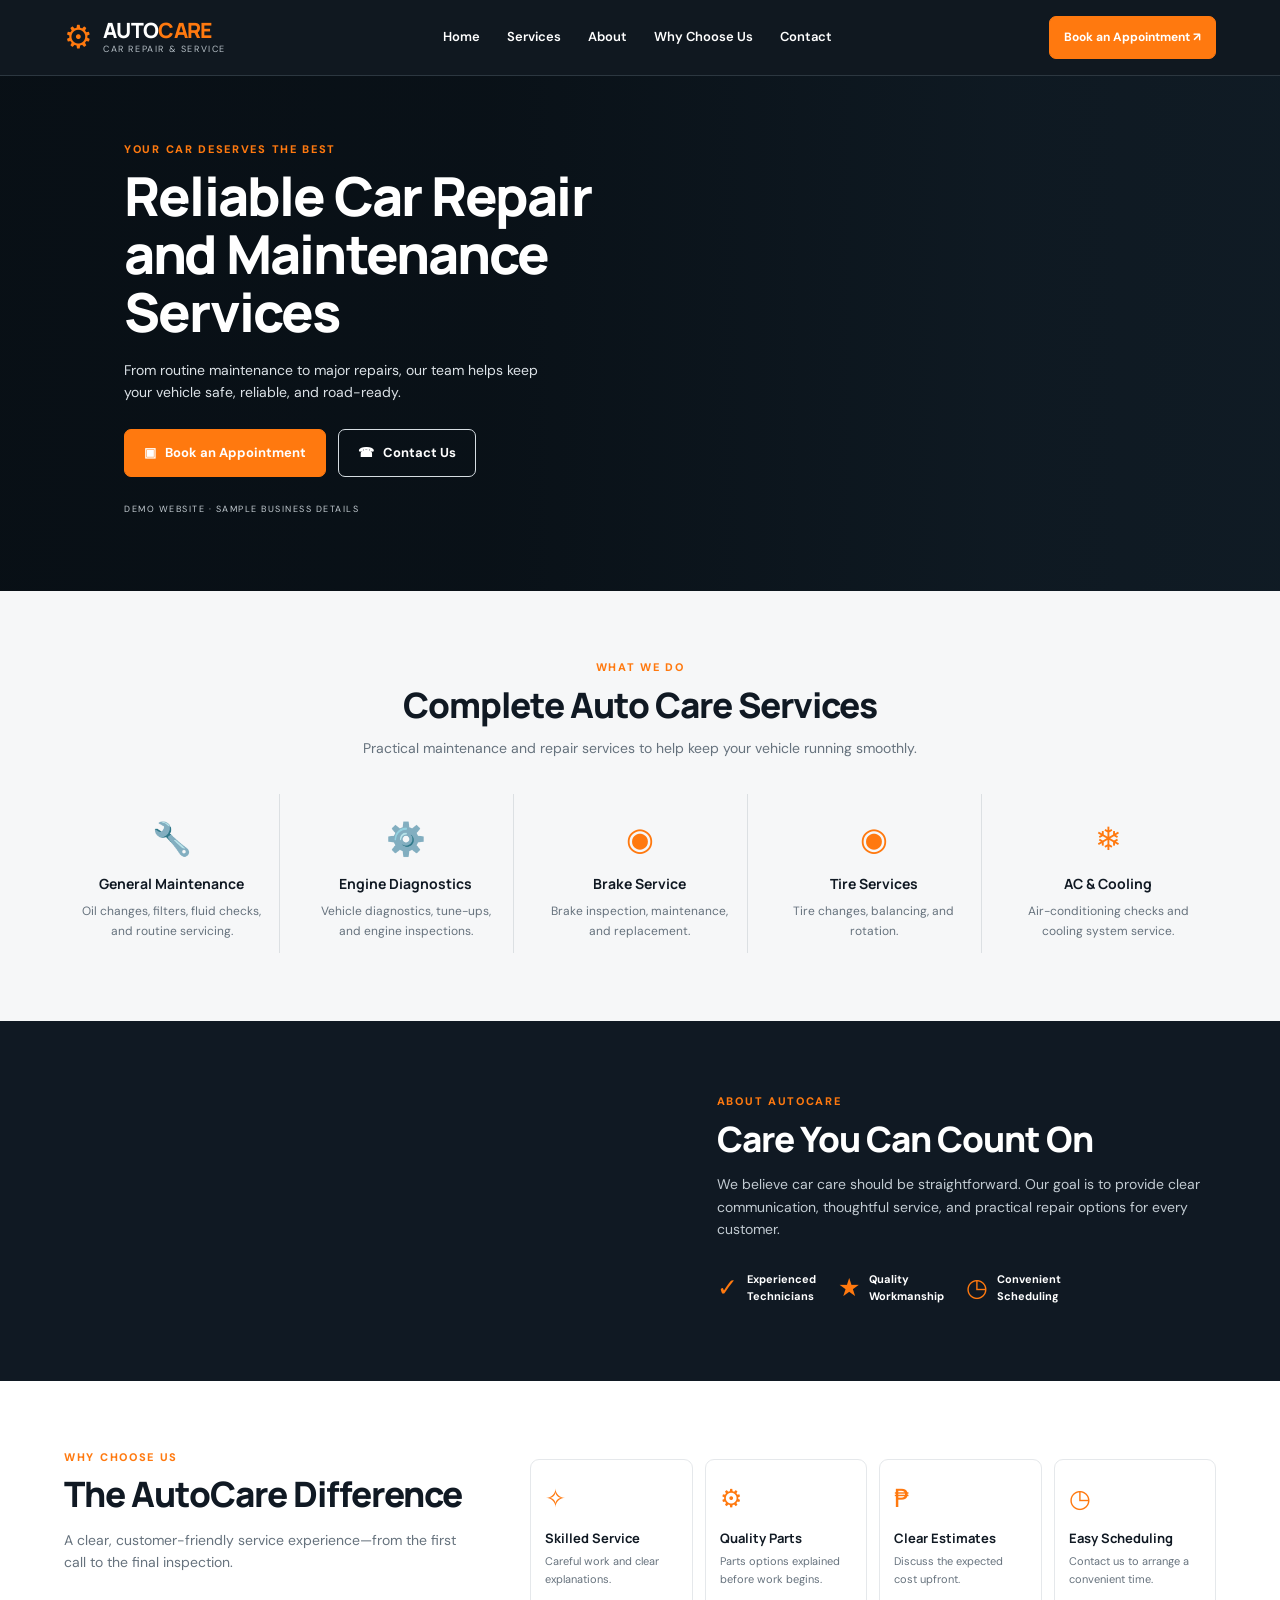
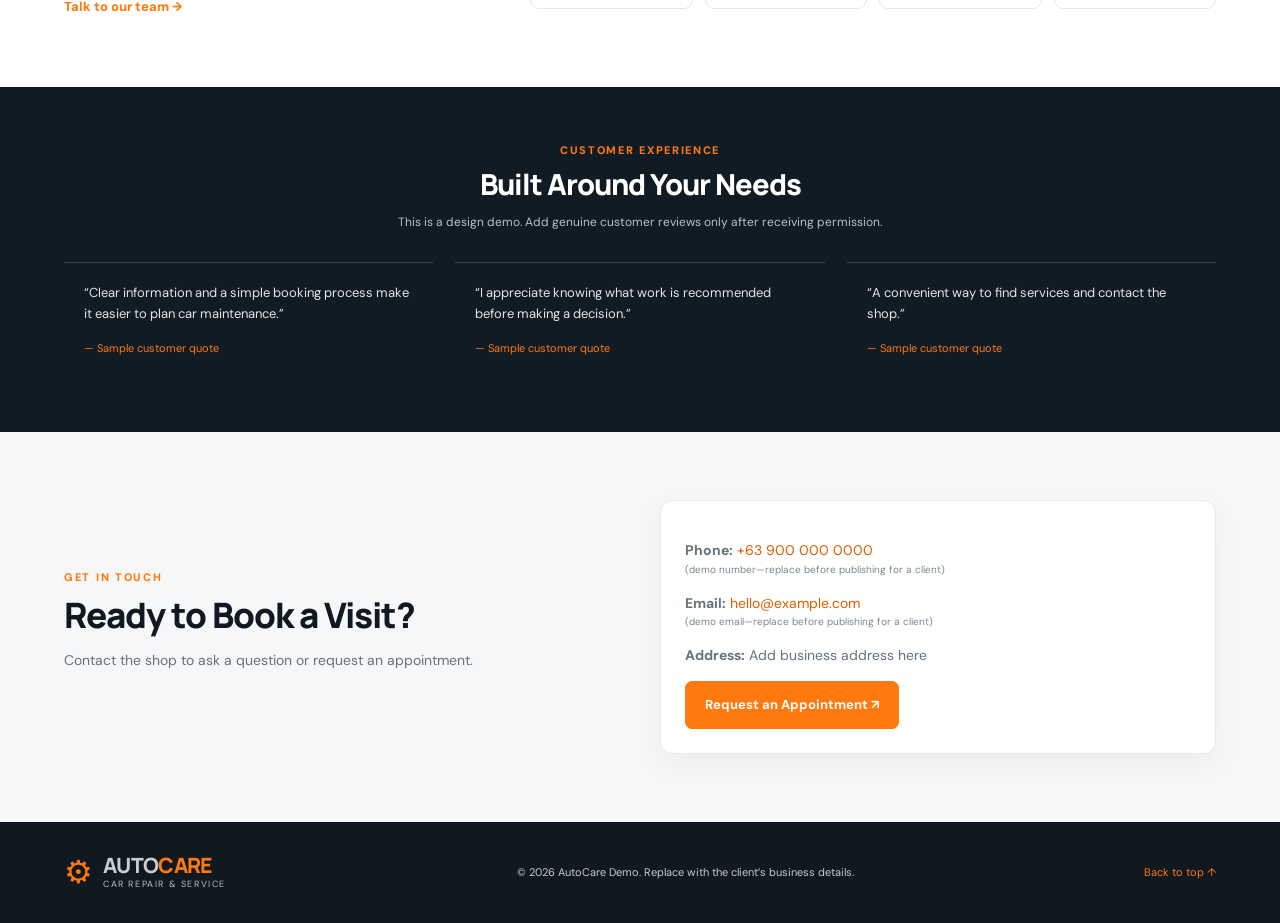
==== index.html @ 08b1a076 "Add files via upload" ====
<!doctype html>
<html lang="en">
<head>
  <meta charset="utf-8">
  <meta name="viewport" content="width=device-width, initial-scale=1">
  <meta name="description" content="AutoCare car repair and maintenance demo website.">
  <title>AutoCare | Car Repair & Service</title>
  <link rel="stylesheet" href="style.css">
</head>
<body>
  <header class="site-header">
    <a class="brand" href="#home" aria-label="AutoCare home">
      <span class="brand-icon">⚙</span>
      <span><strong>AUTO<span>CARE</span></strong><small>CAR REPAIR &amp; SERVICE</small></span>
    </a>
    <button class="menu-toggle" aria-label="Toggle navigation" aria-expanded="false">☰</button>
    <nav class="nav">
      <a href="#home">Home</a><a href="#services">Services</a><a href="#about">About</a>
      <a href="#why-us">Why Choose Us</a><a href="#contact">Contact</a>
    </nav>
    <a class="button button-small header-cta" href="#contact">Book an Appointment ↗</a>
  </header>

  <main>
    <section class="hero" id="home">
      <div class="hero-shade"></div>
      <div class="hero-content">
        <p class="eyebrow">YOUR CAR DESERVES THE BEST</p>
        <h1>Reliable Car Repair<br>and Maintenance<br>Services</h1>
        <p class="hero-copy">From routine maintenance to major repairs, our team helps keep your vehicle safe, reliable, and road-ready.</p>
        <div class="hero-actions">
          <a class="button" href="#contact">▣ &nbsp; Book an Appointment</a>
          <a class="button button-outline" href="#contact">☎ &nbsp; Contact Us</a>
        </div>
        <p class="demo-note">DEMO WEBSITE · SAMPLE BUSINESS DETAILS</p>
      </div>
    </section>

    <section class="section services" id="services">
      <div class="section-heading">
        <p class="eyebrow">WHAT WE DO</p>
        <h2>Complete Auto Care Services</h2>
        <p>Practical maintenance and repair services to help keep your vehicle running smoothly.</p>
      </div>
      <div class="service-grid">
        <article class="service-card"><span class="service-icon">🔧</span><h3>General Maintenance</h3><p>Oil changes, filters, fluid checks, and routine servicing.</p></article>
        <article class="service-card"><span class="service-icon">⚙️</span><h3>Engine Diagnostics</h3><p>Vehicle diagnostics, tune-ups, and engine inspections.</p></article>
        <article class="service-card"><span class="service-icon">◉</span><h3>Brake Service</h3><p>Brake inspection, maintenance, and replacement.</p></article>
        <article class="service-card"><span class="service-icon">◉</span><h3>Tire Services</h3><p>Tire changes, balancing, and rotation.</p></article>
        <article class="service-card"><span class="service-icon">❄</span><h3>AC &amp; Cooling</h3><p>Air-conditioning checks and cooling system service.</p></article>
      </div>
    </section>

    <section class="about" id="about">
      <div class="about-photo" role="img" aria-label="Mechanic working on a car"></div>
      <div class="about-content">
        <p class="eyebrow">ABOUT AUTOCARE</p>
        <h2>Care You Can Count On</h2>
        <p>We believe car care should be straightforward. Our goal is to provide clear communication, thoughtful service, and practical repair options for every customer.</p>
        <div class="trust-points">
          <div><span>✓</span><strong>Experienced<br>Technicians</strong></div>
          <div><span>★</span><strong>Quality<br>Workmanship</strong></div>
          <div><span>◷</span><strong>Convenient<br>Scheduling</strong></div>
        </div>
      </div>
    </section>

    <section class="section why-us" id="why-us">
      <div class="why-intro">
        <p class="eyebrow">WHY CHOOSE US</p>
        <h2>The AutoCare Difference</h2>
        <p>A clear, customer-friendly service experience—from the first call to the final inspection.</p>
        <a class="text-link" href="#contact">Talk to our team →</a>
      </div>
      <div class="feature-grid">
        <article><span>✧</span><h3>Skilled Service</h3><p>Careful work and clear explanations.</p></article>
        <article><span>⚙</span><h3>Quality Parts</h3><p>Parts options explained before work begins.</p></article>
        <article><span>₱</span><h3>Clear Estimates</h3><p>Discuss the expected cost upfront.</p></article>
        <article><span>◷</span><h3>Easy Scheduling</h3><p>Contact us to arrange a convenient time.</p></article>
      </div>
    </section>

    <section class="testimonials">
      <p class="eyebrow">CUSTOMER EXPERIENCE</p>
      <h2>Built Around Your Needs</h2>
      <p class="testimonial-disclaimer">This is a design demo. Add genuine customer reviews only after receiving permission.</p>
      <div class="quote-grid">
        <blockquote>“Clear information and a simple booking process make it easier to plan car maintenance.”<cite>— Sample customer quote</cite></blockquote>
        <blockquote>“I appreciate knowing what work is recommended before making a decision.”<cite>— Sample customer quote</cite></blockquote>
        <blockquote>“A convenient way to find services and contact the shop.”<cite>— Sample customer quote</cite></blockquote>
      </div>
    </section>

    <section class="contact section" id="contact">
      <div>
        <p class="eyebrow">GET IN TOUCH</p>
        <h2>Ready to Book a Visit?</h2>
        <p>Contact the shop to ask a question or request an appointment.</p>
      </div>
      <div class="contact-card">
        <p><strong>Phone:</strong> <a href="tel:+639000000000">+63 900 000 0000</a> <small>(demo number—replace before publishing for a client)</small></p>
        <p><strong>Email:</strong> <a href="mailto:hello@example.com">hello@example.com</a> <small>(demo email—replace before publishing for a client)</small></p>
        <p><strong>Address:</strong> Add business address here</p>
        <a class="button" href="mailto:hello@example.com?subject=Appointment%20Request">Request an Appointment ↗</a>
      </div>
    </section>
  </main>

  <footer id="footer">
    <a class="brand" href="#home"><span class="brand-icon">⚙</span><span><strong>AUTO<span>CARE</span></strong><small>CAR REPAIR &amp; SERVICE</small></span></a>
    <p>© <span id="year"></span> AutoCare Demo. Replace with the client’s business details.</p>
    <a href="#home">Back to top ↑</a>
  </footer>
  <script src="script.js"></script>
</body>
</html>
---- style.css ----
@import url('https://fonts.googleapis.com/css2?family=DM+Sans:wght@400;500;600;700&family=Manrope:wght@400;500;600;700;800&display=swap');
:root{--ink:#101923;--ink2:#17232e;--orange:#ff790f;--paper:#f6f7f8;--muted:#aab4bd;--white:#fff}
*{box-sizing:border-box}html{scroll-behavior:smooth;scroll-padding-top:85px}body{margin:0;font-family:'DM Sans',Arial,sans-serif;color:var(--ink);line-height:1.6}a{color:inherit;text-decoration:none}.site-header{height:76px;padding:0 max(calc((100% - 1160px)/2),5%);display:flex;align-items:center;justify-content:space-between;gap:24px;background:#101820;color:#fff;position:sticky;top:0;z-index:10;border-bottom:1px solid #2c3740}.brand{display:flex;align-items:center;gap:10px;flex-shrink:0}.brand-icon{font-size:32px;color:var(--orange)}.brand strong{font:800 21px Manrope,sans-serif;letter-spacing:-.7px;display:block;line-height:1.1}.brand strong span{color:var(--orange)}.brand small{display:block;font-size:9px;letter-spacing:1.6px;color:#b7c0c7}.nav{display:flex;align-items:center;gap:27px;font-size:13px;font-weight:600}.nav a:hover,.text-link:hover{color:var(--orange)}.button{display:inline-flex;align-items:center;justify-content:center;background:var(--orange);color:#fff;padding:13px 19px;border-radius:7px;font-weight:700;font-size:13px;border:1px solid var(--orange);transition:.2s}.button:hover{background:#e86500;transform:translateY(-1px)}.button-small{padding:11px 14px;font-size:12px}.button-outline{background:transparent;border-color:#d6dde2}.button-outline:hover{background:#fff;color:var(--ink)}.menu-toggle{display:none;background:transparent;color:#fff;border:0;font-size:24px}.hero{position:relative;min-height:515px;display:flex;align-items:center;background:#111d27 url('https://images.unsplash.com/photo-1486006920555-c77dcf18193c?auto=format&fit=crop&w=2000&q=85') center 54%/cover no-repeat;color:#fff}.hero-shade{position:absolute;inset:0;background:linear-gradient(90deg,rgba(8,15,21,.96) 0%,rgba(8,15,21,.86) 38%,rgba(8,15,21,.28) 78%,rgba(8,15,21,.15) 100%)}.hero-content{position:relative;max-width:1160px;width:100%;margin:auto;padding:65px 5%}.eyebrow{font-size:11px;font-weight:800;letter-spacing:1.7px;color:var(--orange);margin:0 0 8px}.hero h1{font:800 clamp(35px,4.2vw,55px)/1.08 Manrope,sans-serif;letter-spacing:-1.8px;margin:0 0 18px;max-width:560px}.hero-copy{font-size:14px;color:#dce2e7;max-width:430px}.hero-actions{display:flex;gap:12px;flex-wrap:wrap;margin-top:25px}.demo-note{font-size:9px;letter-spacing:1.5px;color:#c4ccd2;margin-top:25px}.section{padding:68px max(calc((100% - 1160px)/2),5%)}.services{background:var(--paper)}.section-heading{text-align:center;max-width:650px;margin:0 auto 35px}.section h2,.about h2,.testimonials h2{font:800 clamp(26px,3vw,35px)/1.15 Manrope,sans-serif;letter-spacing:-1px;margin:0 0 12px}.section-heading>p:last-child{font-size:14px;color:#66727d;margin:0}.service-grid{display:grid;grid-template-columns:repeat(5,1fr);gap:18px}.service-card{text-align:center;padding:20px 12px 12px;border-right:1px solid #dce0e3}.service-card:last-child{border:0}.service-icon{font-size:32px;color:var(--orange);display:block;min-height:44px}.service-card h3{font:700 14px Manrope,sans-serif;margin:9px 0}.service-card p{font-size:12px;color:#66727d;margin:0}.about{display:grid;grid-template-columns:1fr 1fr;background:var(--ink);color:#fff}.about-photo{min-height:360px;background:url('https://images.unsplash.com/photo-1632823471565-1ecdf5c6f6e3?auto=format&fit=crop&w=1200&q=85') center/cover no-repeat}.about-content{padding:60px clamp(28px,6vw,90px);align-self:center}.about-content>p:not(.eyebrow){color:#c2cbd2;font-size:14px;max-width:540px}.trust-points{display:flex;gap:22px;margin-top:28px}.trust-points div{display:flex;align-items:center;gap:9px;font-size:11px}.trust-points span{font-size:25px;color:var(--orange)}.why-us{display:grid;grid-template-columns:.9fr 1.5fr;gap:55px;align-items:center}.why-intro>p:not(.eyebrow){font-size:14px;color:#66727d}.text-link{color:var(--orange);font-size:13px;font-weight:800;display:inline-block;margin-top:10px}.feature-grid{display:grid;grid-template-columns:repeat(4,1fr);gap:12px}.feature-grid article{border:1px solid #e5e8eb;border-radius:9px;padding:19px 14px;background:#fff}.feature-grid span{font-size:25px;color:var(--orange)}.feature-grid h3{font:700 13px Manrope,sans-serif;margin:10px 0 6px}.feature-grid p{font-size:11px;color:#66727d;margin:0}.testimonials{background:#111b24;color:#fff;text-align:center;padding:55px 5%}.testimonials h2{font-size:29px}.testimonial-disclaimer{font-size:12px;color:#b8c1c8}.quote-grid{max-width:1160px;margin:30px auto 0;display:grid;grid-template-columns:repeat(3,1fr);gap:22px;text-align:left}.quote-grid blockquote{margin:0;padding:20px;border-top:1px solid #39434b;color:#e0e5e9;font-size:13px}.quote-grid cite{display:block;margin-top:15px;color:var(--orange);font-size:11px;font-style:normal}.contact{display:grid;grid-template-columns:1fr 1fr;gap:40px;align-items:center;background:#f6f7f8}.contact>div>p:not(.eyebrow){color:#66727d;font-size:14px}.contact-card{background:#fff;border:1px solid #e5e8eb;border-radius:12px;padding:24px;box-shadow:0 10px 30px #15202b0b}.contact-card p{font-size:13px}.contact-card a:not(.button){color:#d96000}.contact-card small{display:block;color:#7b858e;font-size:10px}footer{background:#101820;color:#c5cdd3;padding:25px 5%;display:flex;align-items:center;justify-content:space-between;gap:20px}footer p,footer>a:last-child{font-size:11px}footer>a:last-child{color:var(--orange)}
@media(max-width:900px){.site-header{padding:0 4%;gap:12px}.nav{gap:13px;font-size:12px}.header-cta{display:none}.service-grid{grid-template-columns:repeat(3,1fr)}.service-card:nth-child(3){border:0}.why-us{grid-template-columns:1fr;gap:28px}.about-content{padding:40px}.feature-grid{grid-template-columns:repeat(4,1fr)}}
@media(max-width:640px){.site-header{height:66px}.menu-toggle{display:block;margin-left:auto}.nav{display:none;position:absolute;left:0;right:0;top:66px;padding:18px 5%;background:#101820;flex-direction:column;align-items:flex-start;border-top:1px solid #2c3740}.nav.open{display:flex}.hero{min-height:560px;background-position:60% center}.hero-shade{background:linear-gradient(90deg,rgba(8,15,21,.95),rgba(8,15,21,.68))}.hero-content{padding:55px 6%}.hero h1{font-size:39px}.section{padding:50px 5%}.service-grid{grid-template-columns:repeat(2,1fr);gap:12px}.service-card{border-right:0;border-bottom:1px solid #dce0e3;padding:17px 8px}.service-card:nth-child(3){border-bottom:1px solid #dce0e3}.about{grid-template-columns:1fr}.about-photo{min-height:240px}.about-content{padding:38px 6%}.trust-points{gap:12px;justify-content:space-between}.trust-points div{font-size:10px}.feature-grid{grid-template-columns:repeat(2,1fr)}.quote-grid{grid-template-columns:1fr;gap:8px}.contact{grid-template-columns:1fr;gap:20px}footer{flex-wrap:wrap}footer p{order:3;width:100%;margin:0}.brand strong{font-size:19px}}
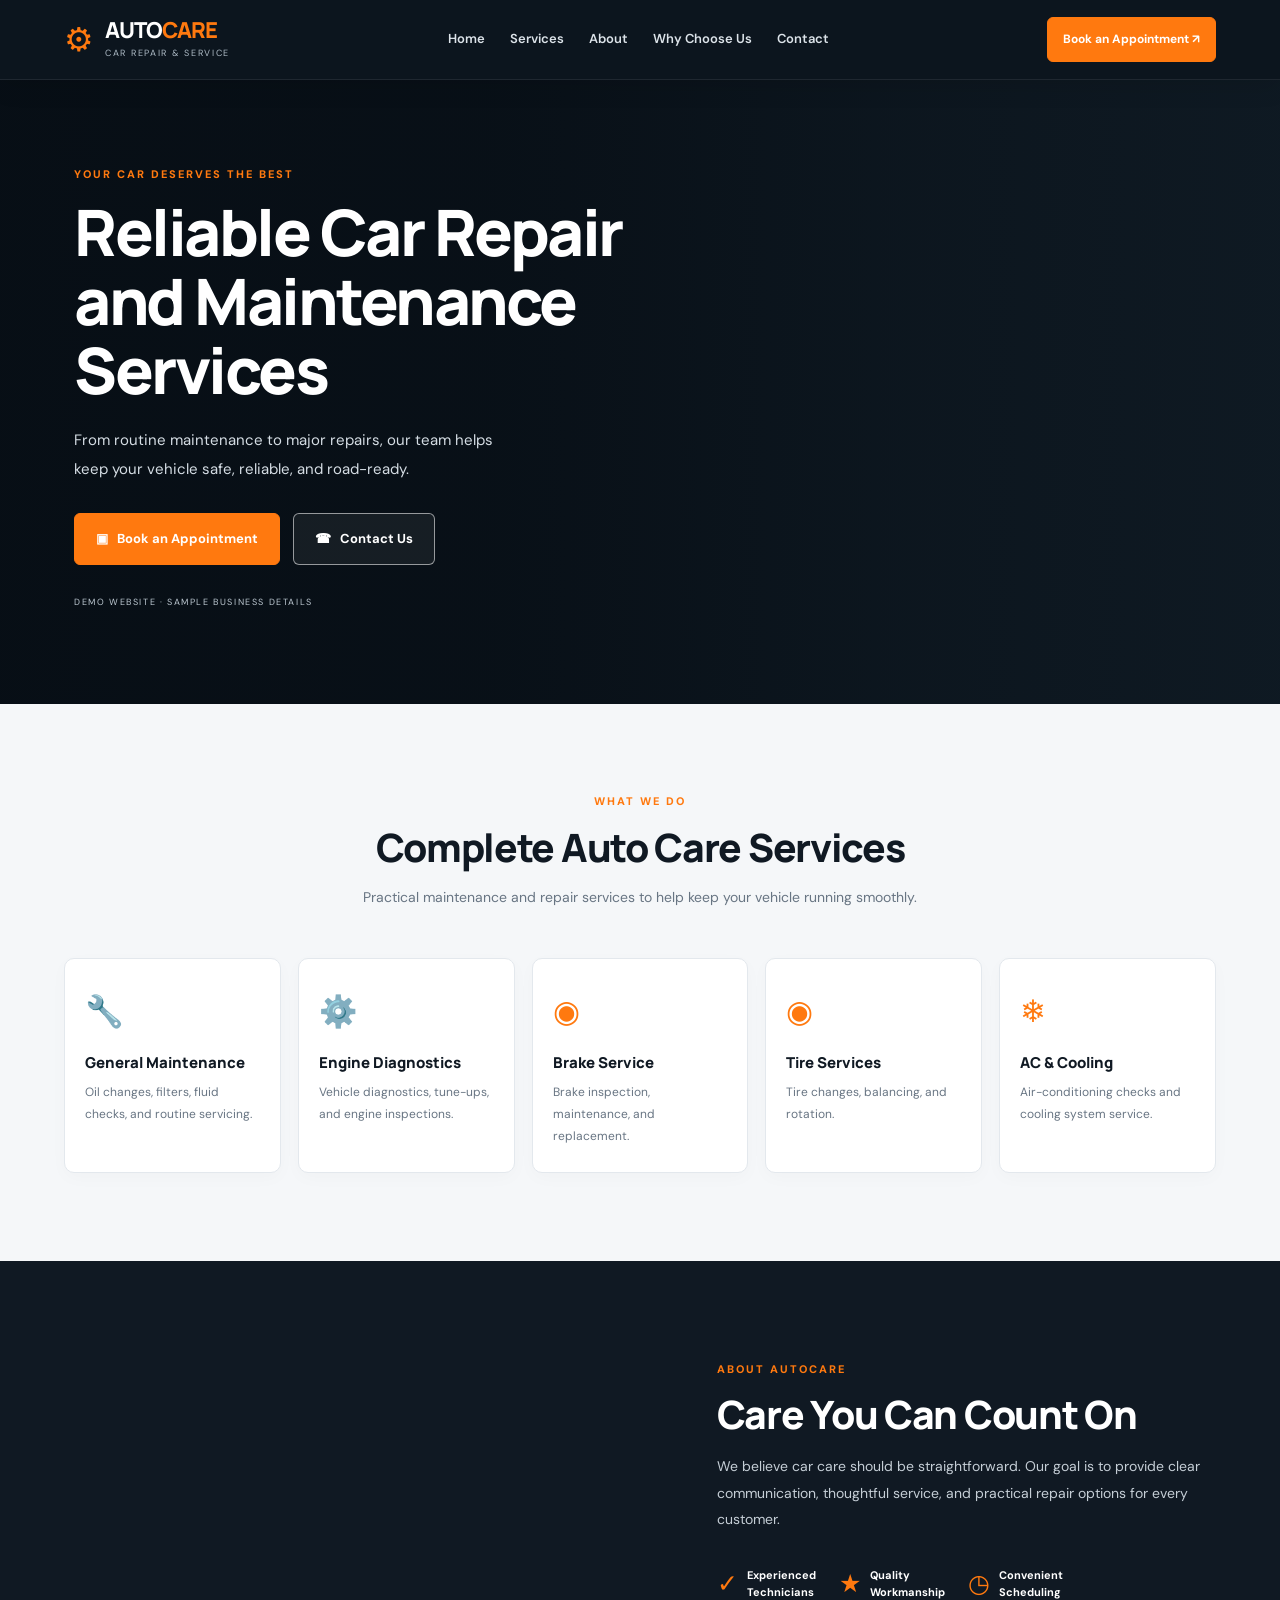
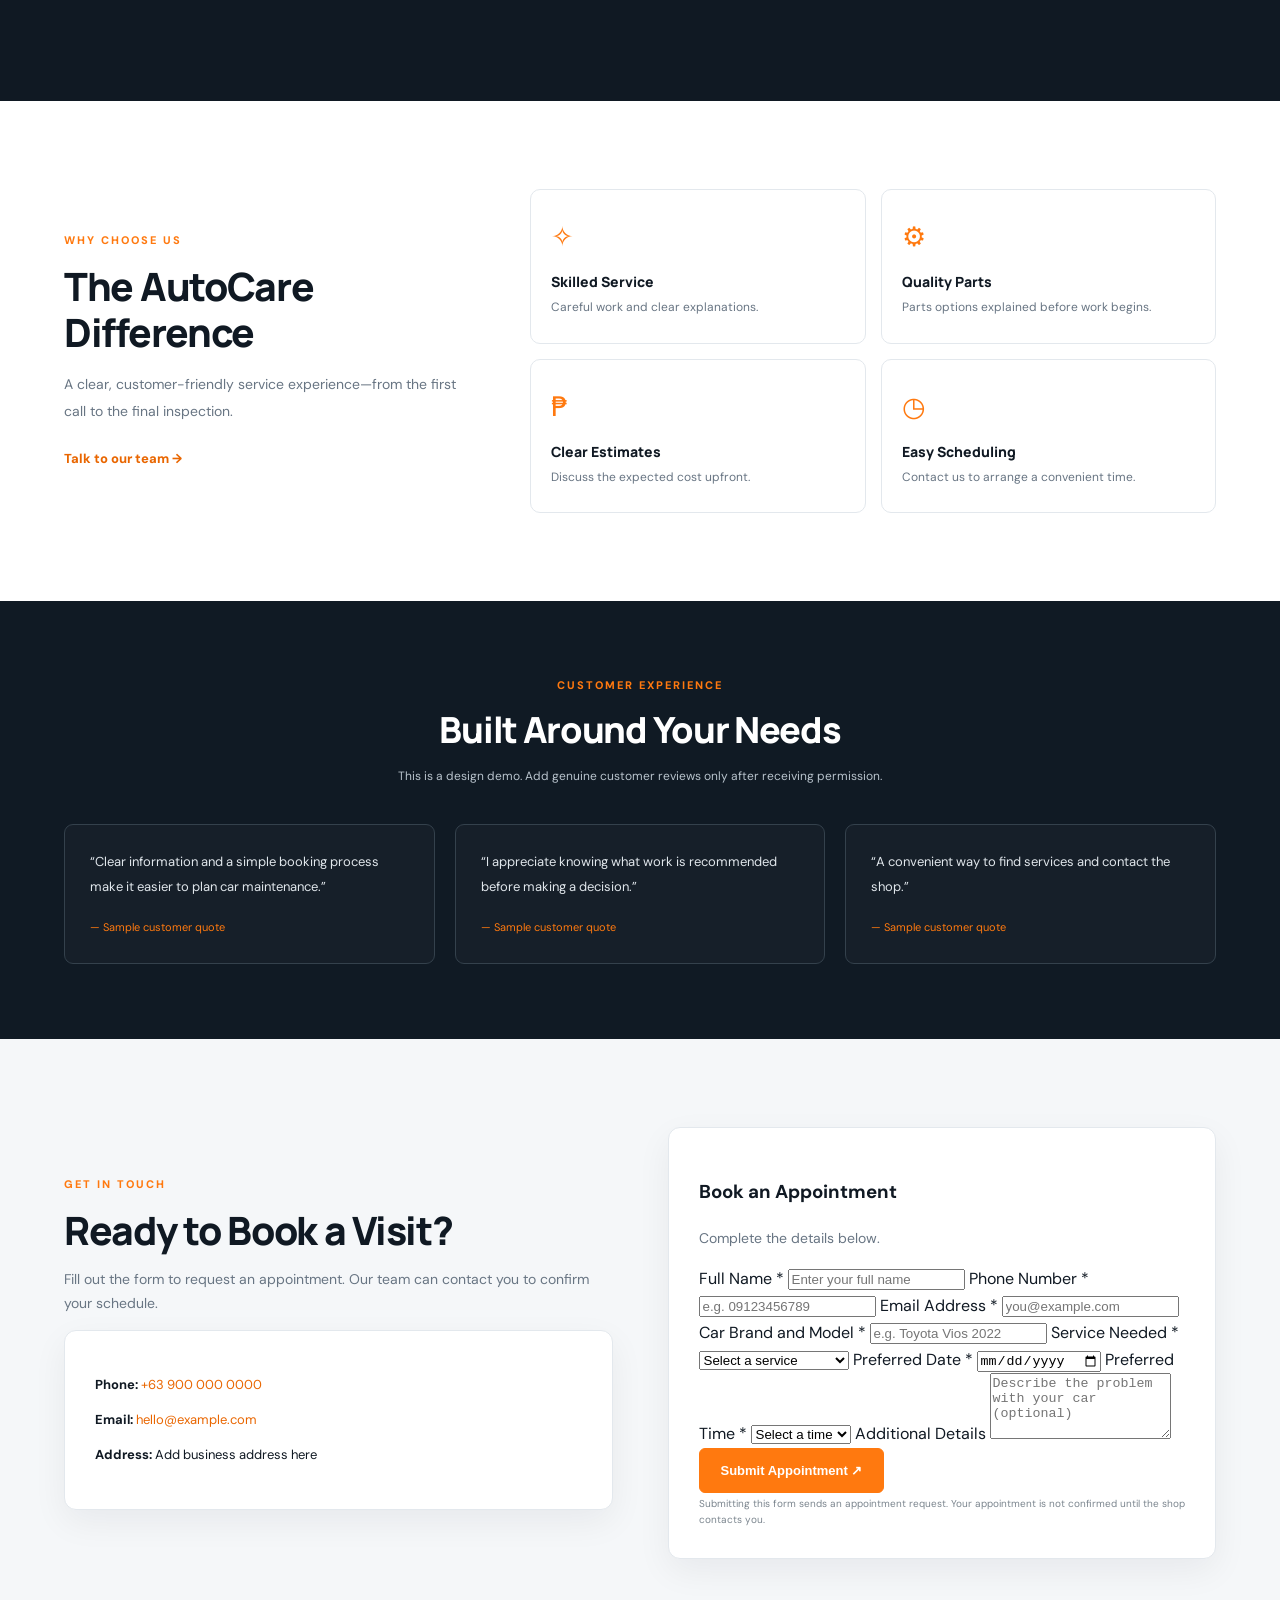
==== commit 3c20f8b6: "Update index.html" ====
--- a/index.html
+++ b/index.html
@@ -91,26 +91,79 @@
       </div>
     </section>
 
-    <section class="contact section" id="contact">
-      <div>
-        <p class="eyebrow">GET IN TOUCH</p>
-        <h2>Ready to Book a Visit?</h2>
-        <p>Contact the shop to ask a question or request an appointment.</p>
-      </div>
-      <div class="contact-card">
-        <p><strong>Phone:</strong> <a href="tel:+639000000000">+63 900 000 0000</a> <small>(demo number—replace before publishing for a client)</small></p>
-        <p><strong>Email:</strong> <a href="mailto:hello@example.com">hello@example.com</a> <small>(demo email—replace before publishing for a client)</small></p>
-        <p><strong>Address:</strong> Add business address here</p>
-        <a class="button" href="mailto:hello@example.com?subject=Appointment%20Request">Request an Appointment ↗</a>
-      </div>
-    </section>
-  </main>
+   
+<section class="contact section" id="contact">
+  <div>
+    <p class="eyebrow">GET IN TOUCH</p>
+    <h2>Ready to Book a Visit?</h2>
+    <p>Fill out the form to request an appointment. Our team can contact you to confirm your schedule.</p>
 
-  <footer id="footer">
-    <a class="brand" href="#home"><span class="brand-icon">⚙</span><span><strong>AUTO<span>CARE</span></strong><small>CAR REPAIR &amp; SERVICE</small></span></a>
-    <p>© <span id="year"></span> AutoCare Demo. Replace with the client’s business details.</p>
-    <a href="#home">Back to top ↑</a>
-  </footer>
-  <script src="script.js"></script>
-</body>
-</html>
+    <div class="contact-card">
+      <p><strong>Phone:</strong> <a href="tel:+639000000000">+63 900 000 0000</a></p>
+      <p><strong>Email:</strong> <a href="mailto:hello@example.com">hello@example.com</a></p>
+      <p><strong>Address:</strong> Add business address here</p>
+    </div>
+  </div>
+
+  <div class="contact-card appointment-card">
+    <h3>Book an Appointment</h3>
+    <p>Complete the details below.</p>
+
+    <form action="https://formsubmit.co/jvboy12@gmail.com" method="POST">
+      <input type="hidden" name="_subject" value="New AutoCare Appointment Request">
+      <input type="hidden" name="_template" value="table">
+
+      <label for="customer-name">Full Name *</label>
+      <input id="customer-name" type="text" name="Full Name"
+        placeholder="Enter your full name" required>
+
+      <label for="customer-phone">Phone Number *</label>
+      <input id="customer-phone" type="tel" name="Phone Number"
+        placeholder="e.g. 09123456789" required>
+
+      <label for="customer-email">Email Address *</label>
+      <input id="customer-email" type="email" name="Email"
+        placeholder="you@example.com" required>
+
+      <label for="car-model">Car Brand and Model *</label>
+      <input id="car-model" type="text" name="Car Brand and Model"
+        placeholder="e.g. Toyota Vios 2022" required>
+
+      <label for="service-type">Service Needed *</label>
+      <select id="service-type" name="Service Needed" required>
+        <option value="">Select a service</option>
+        <option>General Maintenance</option>
+        <option>Engine Diagnostics</option>
+        <option>Brake Service</option>
+        <option>Tire Services</option>
+        <option>AC & Cooling</option>
+        <option>Other</option>
+      </select>
+
+      <label for="appointment-date">Preferred Date *</label>
+      <input id="appointment-date" type="date"
+        name="Preferred Date" required>
+
+      <label for="appointment-time">Preferred Time *</label>
+      <select id="appointment-time" name="Preferred Time" required>
+        <option value="">Select a time</option>
+        <option>9:00 AM</option>
+        <option>10:00 AM</option>
+        <option>11:00 AM</option>
+        <option>1:00 PM</option>
+        <option>2:00 PM</option>
+        <option>3:00 PM</option>
+        <option>4:00 PM</option>
+      </select>
+
+      <label for="appointment-message">Additional Details</label>
+      <textarea id="appointment-message" name="Additional Details"
+        rows="4" placeholder="Describe the problem with your car (optional)"></textarea>
+
+      <button class="button" type="submit">Submit Appointment ↗</button>
+
+      <small>Submitting this form sends an appointment request.
+      Your appointment is not confirmed until the shop contacts you.</small>
+    </form>
+  </div>
+</section>
--- a/style.css
+++ b/style.css
@@ -1,5 +1,751 @@
+
 @import url('https://fonts.googleapis.com/css2?family=DM+Sans:wght@400;500;600;700&family=Manrope:wght@400;500;600;700;800&display=swap');
-:root{--ink:#101923;--ink2:#17232e;--orange:#ff790f;--paper:#f6f7f8;--muted:#aab4bd;--white:#fff}
-*{box-sizing:border-box}html{scroll-behavior:smooth;scroll-padding-top:85px}body{margin:0;font-family:'DM Sans',Arial,sans-serif;color:var(--ink);line-height:1.6}a{color:inherit;text-decoration:none}.site-header{height:76px;padding:0 max(calc((100% - 1160px)/2),5%);display:flex;align-items:center;justify-content:space-between;gap:24px;background:#101820;color:#fff;position:sticky;top:0;z-index:10;border-bottom:1px solid #2c3740}.brand{display:flex;align-items:center;gap:10px;flex-shrink:0}.brand-icon{font-size:32px;color:var(--orange)}.brand strong{font:800 21px Manrope,sans-serif;letter-spacing:-.7px;display:block;line-height:1.1}.brand strong span{color:var(--orange)}.brand small{display:block;font-size:9px;letter-spacing:1.6px;color:#b7c0c7}.nav{display:flex;align-items:center;gap:27px;font-size:13px;font-weight:600}.nav a:hover,.text-link:hover{color:var(--orange)}.button{display:inline-flex;align-items:center;justify-content:center;background:var(--orange);color:#fff;padding:13px 19px;border-radius:7px;font-weight:700;font-size:13px;border:1px solid var(--orange);transition:.2s}.button:hover{background:#e86500;transform:translateY(-1px)}.button-small{padding:11px 14px;font-size:12px}.button-outline{background:transparent;border-color:#d6dde2}.button-outline:hover{background:#fff;color:var(--ink)}.menu-toggle{display:none;background:transparent;color:#fff;border:0;font-size:24px}.hero{position:relative;min-height:515px;display:flex;align-items:center;background:#111d27 url('https://images.unsplash.com/photo-1486006920555-c77dcf18193c?auto=format&fit=crop&w=2000&q=85') center 54%/cover no-repeat;color:#fff}.hero-shade{position:absolute;inset:0;background:linear-gradient(90deg,rgba(8,15,21,.96) 0%,rgba(8,15,21,.86) 38%,rgba(8,15,21,.28) 78%,rgba(8,15,21,.15) 100%)}.hero-content{position:relative;max-width:1160px;width:100%;margin:auto;padding:65px 5%}.eyebrow{font-size:11px;font-weight:800;letter-spacing:1.7px;color:var(--orange);margin:0 0 8px}.hero h1{font:800 clamp(35px,4.2vw,55px)/1.08 Manrope,sans-serif;letter-spacing:-1.8px;margin:0 0 18px;max-width:560px}.hero-copy{font-size:14px;color:#dce2e7;max-width:430px}.hero-actions{display:flex;gap:12px;flex-wrap:wrap;margin-top:25px}.demo-note{font-size:9px;letter-spacing:1.5px;color:#c4ccd2;margin-top:25px}.section{padding:68px max(calc((100% - 1160px)/2),5%)}.services{background:var(--paper)}.section-heading{text-align:center;max-width:650px;margin:0 auto 35px}.section h2,.about h2,.testimonials h2{font:800 clamp(26px,3vw,35px)/1.15 Manrope,sans-serif;letter-spacing:-1px;margin:0 0 12px}.section-heading>p:last-child{font-size:14px;color:#66727d;margin:0}.service-grid{display:grid;grid-template-columns:repeat(5,1fr);gap:18px}.service-card{text-align:center;padding:20px 12px 12px;border-right:1px solid #dce0e3}.service-card:last-child{border:0}.service-icon{font-size:32px;color:var(--orange);display:block;min-height:44px}.service-card h3{font:700 14px Manrope,sans-serif;margin:9px 0}.service-card p{font-size:12px;color:#66727d;margin:0}.about{display:grid;grid-template-columns:1fr 1fr;background:var(--ink);color:#fff}.about-photo{min-height:360px;background:url('https://images.unsplash.com/photo-1632823471565-1ecdf5c6f6e3?auto=format&fit=crop&w=1200&q=85') center/cover no-repeat}.about-content{padding:60px clamp(28px,6vw,90px);align-self:center}.about-content>p:not(.eyebrow){color:#c2cbd2;font-size:14px;max-width:540px}.trust-points{display:flex;gap:22px;margin-top:28px}.trust-points div{display:flex;align-items:center;gap:9px;font-size:11px}.trust-points span{font-size:25px;color:var(--orange)}.why-us{display:grid;grid-template-columns:.9fr 1.5fr;gap:55px;align-items:center}.why-intro>p:not(.eyebrow){font-size:14px;color:#66727d}.text-link{color:var(--orange);font-size:13px;font-weight:800;display:inline-block;margin-top:10px}.feature-grid{display:grid;grid-template-columns:repeat(4,1fr);gap:12px}.feature-grid article{border:1px solid #e5e8eb;border-radius:9px;padding:19px 14px;background:#fff}.feature-grid span{font-size:25px;color:var(--orange)}.feature-grid h3{font:700 13px Manrope,sans-serif;margin:10px 0 6px}.feature-grid p{font-size:11px;color:#66727d;margin:0}.testimonials{background:#111b24;color:#fff;text-align:center;padding:55px 5%}.testimonials h2{font-size:29px}.testimonial-disclaimer{font-size:12px;color:#b8c1c8}.quote-grid{max-width:1160px;margin:30px auto 0;display:grid;grid-template-columns:repeat(3,1fr);gap:22px;text-align:left}.quote-grid blockquote{margin:0;padding:20px;border-top:1px solid #39434b;color:#e0e5e9;font-size:13px}.quote-grid cite{display:block;margin-top:15px;color:var(--orange);font-size:11px;font-style:normal}.contact{display:grid;grid-template-columns:1fr 1fr;gap:40px;align-items:center;background:#f6f7f8}.contact>div>p:not(.eyebrow){color:#66727d;font-size:14px}.contact-card{background:#fff;border:1px solid #e5e8eb;border-radius:12px;padding:24px;box-shadow:0 10px 30px #15202b0b}.contact-card p{font-size:13px}.contact-card a:not(.button){color:#d96000}.contact-card small{display:block;color:#7b858e;font-size:10px}footer{background:#101820;color:#c5cdd3;padding:25px 5%;display:flex;align-items:center;justify-content:space-between;gap:20px}footer p,footer>a:last-child{font-size:11px}footer>a:last-child{color:var(--orange)}
-@media(max-width:900px){.site-header{padding:0 4%;gap:12px}.nav{gap:13px;font-size:12px}.header-cta{display:none}.service-grid{grid-template-columns:repeat(3,1fr)}.service-card:nth-child(3){border:0}.why-us{grid-template-columns:1fr;gap:28px}.about-content{padding:40px}.feature-grid{grid-template-columns:repeat(4,1fr)}}
-@media(max-width:640px){.site-header{height:66px}.menu-toggle{display:block;margin-left:auto}.nav{display:none;position:absolute;left:0;right:0;top:66px;padding:18px 5%;background:#101820;flex-direction:column;align-items:flex-start;border-top:1px solid #2c3740}.nav.open{display:flex}.hero{min-height:560px;background-position:60% center}.hero-shade{background:linear-gradient(90deg,rgba(8,15,21,.95),rgba(8,15,21,.68))}.hero-content{padding:55px 6%}.hero h1{font-size:39px}.section{padding:50px 5%}.service-grid{grid-template-columns:repeat(2,1fr);gap:12px}.service-card{border-right:0;border-bottom:1px solid #dce0e3;padding:17px 8px}.service-card:nth-child(3){border-bottom:1px solid #dce0e3}.about{grid-template-columns:1fr}.about-photo{min-height:240px}.about-content{padding:38px 6%}.trust-points{gap:12px;justify-content:space-between}.trust-points div{font-size:10px}.feature-grid{grid-template-columns:repeat(2,1fr)}.quote-grid{grid-template-columns:1fr;gap:8px}.contact{grid-template-columns:1fr;gap:20px}footer{flex-wrap:wrap}footer p{order:3;width:100%;margin:0}.brand strong{font-size:19px}}
+
+:root {
+  --ink: #101923;
+  --ink2: #172633;
+  --orange: #ff790f;
+  --orange-dark: #e96600;
+  --paper: #f5f7f9;
+  --muted: #687583;
+  --white: #ffffff;
+  --border: #e3e8ed;
+}
+
+* {
+  box-sizing: border-box;
+}
+
+html {
+  scroll-behavior: smooth;
+  scroll-padding-top: 85px;
+}
+
+body {
+  margin: 0;
+  font-family: 'DM Sans', Arial, sans-serif;
+  color: var(--ink);
+  line-height: 1.7;
+  background: #fff;
+}
+
+a {
+  color: inherit;
+  text-decoration: none;
+}
+
+button,
+a {
+  -webkit-tap-highlight-color: transparent;
+}
+
+::selection {
+  background: var(--orange);
+  color: #fff;
+}
+
+/* HEADER */
+
+.site-header {
+  min-height: 80px;
+  padding: 0 max(calc((100% - 1160px) / 2), 5%);
+  display: flex;
+  align-items: center;
+  justify-content: space-between;
+  gap: 25px;
+  background: #0c151e;
+  color: #fff;
+  position: sticky;
+  top: 0;
+  z-index: 100;
+  border-bottom: 1px solid rgba(255,255,255,.08);
+  box-shadow: 0 5px 24px rgba(0,0,0,.12);
+}
+
+.brand {
+  display: flex;
+  align-items: center;
+  gap: 11px;
+  flex-shrink: 0;
+}
+
+.brand-icon {
+  font-size: 33px;
+  color: var(--orange);
+  line-height: 1;
+}
+
+.brand strong {
+  font: 800 22px/1.15 'Manrope', sans-serif;
+  letter-spacing: -1px;
+  display: block;
+}
+
+.brand strong span {
+  color: var(--orange);
+}
+
+.brand small {
+  display: block;
+  font-size: 9px;
+  letter-spacing: 1.7px;
+  color: #aebbc6;
+  margin-top: 3px;
+}
+
+.nav {
+  display: flex;
+  align-items: center;
+  gap: 25px;
+  font-size: 13px;
+  font-weight: 600;
+}
+
+.nav a {
+  color: #dce3e9;
+  transition: color .2s ease;
+}
+
+.nav a:hover,
+.nav a:focus-visible {
+  color: var(--orange);
+}
+
+.menu-toggle {
+  display: none;
+  background: transparent;
+  color: #fff;
+  border: 0;
+  font-size: 26px;
+  cursor: pointer;
+}
+
+/* BUTTONS */
+
+.button {
+  display: inline-flex;
+  align-items: center;
+  justify-content: center;
+  gap: 8px;
+  background: var(--orange);
+  color: #fff;
+  padding: 14px 21px;
+  border-radius: 6px;
+  font-weight: 700;
+  font-size: 13px;
+  border: 1px solid var(--orange);
+  transition: background .2s, transform .2s, box-shadow .2s;
+  cursor: pointer;
+}
+
+.button:hover {
+  background: var(--orange-dark);
+  border-color: var(--orange-dark);
+  transform: translateY(-2px);
+  box-shadow: 0 8px 20px rgba(255,121,15,.22);
+}
+
+.button-small {
+  padding: 11px 15px;
+  font-size: 12px;
+}
+
+.button-outline {
+  background: rgba(255,255,255,.06);
+  border-color: rgba(255,255,255,.55);
+  color: #fff;
+}
+
+.button-outline:hover {
+  background: #fff;
+  color: var(--ink);
+  border-color: #fff;
+}
+
+/* HERO */
+
+.hero {
+  position: relative;
+  min-height: 590px;
+  display: flex;
+  align-items: center;
+  overflow: hidden;
+  background: #111d27 url('https://images.unsplash.com/photo-1486006920555-c77dcf18193c?auto=format&fit=crop&w=2000&q=85') center 54% / cover no-repeat;
+  color: #fff;
+}
+
+.hero-shade {
+  position: absolute;
+  inset: 0;
+  background: linear-gradient(
+    90deg,
+    rgba(7,14,21,.97) 0%,
+    rgba(7,14,21,.88) 38%,
+    rgba(7,14,21,.48) 70%,
+    rgba(7,14,21,.24) 100%
+  );
+}
+
+.hero-content {
+  position: relative;
+  z-index: 1;
+  max-width: 1260px;
+  width: 100%;
+  margin: auto;
+  padding: 85px 5%;
+}
+
+.eyebrow {
+  font-size: 11px;
+  font-weight: 800;
+  letter-spacing: 2px;
+  color: var(--orange);
+  margin: 0 0 13px;
+}
+
+.hero h1 {
+  font: 800 clamp(39px, 5vw, 64px)/1.08 'Manrope', sans-serif;
+  letter-spacing: -2.5px;
+  margin: 0 0 22px;
+  max-width: 650px;
+}
+
+.hero-copy {
+  font-size: 15px;
+  line-height: 1.9;
+  color: #d5dde4;
+  max-width: 455px;
+  margin: 0;
+}
+
+.hero-actions {
+  display: flex;
+  gap: 13px;
+  flex-wrap: wrap;
+  margin-top: 30px;
+}
+
+.demo-note {
+  font-size: 9px;
+  letter-spacing: 1.6px;
+  color: #bdc8d1;
+  margin-top: 30px;
+}
+
+/* GENERAL SECTIONS */
+
+.section {
+  padding: 88px max(calc((100% - 1160px) / 2), 5%);
+}
+
+.section h2,
+.about h2,
+.testimonials h2 {
+  font: 800 clamp(28px, 3.4vw, 39px)/1.2 'Manrope', sans-serif;
+  letter-spacing: -1.3px;
+  margin: 0 0 15px;
+}
+
+.section-heading {
+  text-align: center;
+  max-width: 680px;
+  margin: 0 auto 48px;
+}
+
+.section-heading > p:last-child {
+  font-size: 14px;
+  color: var(--muted);
+  margin: 0;
+}
+
+/* SERVICES */
+
+.services {
+  background: var(--paper);
+}
+
+.service-grid {
+  display: grid;
+  grid-template-columns: repeat(5, minmax(0, 1fr));
+  gap: 17px;
+}
+
+.service-card {
+  text-align: left;
+  padding: 27px 20px 25px;
+  background: #fff;
+  border: 1px solid var(--border);
+  border-radius: 10px;
+  border-right: 1px solid var(--border);
+  box-shadow: 0 5px 18px rgba(16,25,35,.025);
+  transition: transform .25s, box-shadow .25s, border-color .25s;
+}
+
+.service-card:hover {
+  transform: translateY(-6px);
+  border-color: rgba(255,121,15,.55);
+  box-shadow: 0 15px 35px rgba(16,25,35,.08);
+}
+
+.service-icon {
+  font-size: 31px;
+  color: var(--orange);
+  display: block;
+  min-height: 47px;
+}
+
+.service-card h3 {
+  font: 800 15px/1.4 'Manrope', sans-serif;
+  margin: 14px 0 9px;
+}
+
+.service-card p {
+  font-size: 12px;
+  line-height: 1.8;
+  color: var(--muted);
+  margin: 0;
+}
+
+/* ABOUT */
+
+.about {
+  display: grid;
+  grid-template-columns: 1fr 1fr;
+  background: var(--ink);
+  color: #fff;
+}
+
+.about-photo {
+  min-height: 440px;
+  background: url('https://images.unsplash.com/photo-1632823471565-1ecdf5c6f6e3?auto=format&fit=crop&w=1200&q=85') center / cover no-repeat;
+}
+
+.about-content {
+  padding: 75px clamp(30px, 6vw, 95px);
+  align-self: center;
+}
+
+.about-content > p:not(.eyebrow) {
+  color: #c5ced6;
+  font-size: 14px;
+  line-height: 1.9;
+  max-width: 540px;
+}
+
+.trust-points {
+  display: flex;
+  flex-wrap: wrap;
+  gap: 23px;
+  margin-top: 32px;
+}
+
+.trust-points div {
+  display: flex;
+  align-items: center;
+  gap: 9px;
+  font-size: 11px;
+  line-height: 1.5;
+}
+
+.trust-points span {
+  font-size: 25px;
+  color: var(--orange);
+}
+
+/* WHY CHOOSE US */
+
+.why-us {
+  display: grid;
+  grid-template-columns: .9fr 1.5fr;
+  gap: 55px;
+  align-items: center;
+}
+
+.why-intro > p:not(.eyebrow) {
+  font-size: 14px;
+  line-height: 1.9;
+  color: var(--muted);
+}
+
+.text-link {
+  color: var(--orange-dark);
+  font-size: 13px;
+  font-weight: 800;
+  display: inline-block;
+  margin-top: 10px;
+}
+
+.text-link:hover {
+  color: var(--ink);
+}
+
+.feature-grid {
+  display: grid;
+  grid-template-columns: repeat(2, minmax(0, 1fr));
+  gap: 15px;
+}
+
+.feature-grid article {
+  border: 1px solid var(--border);
+  border-radius: 10px;
+  padding: 24px 20px;
+  background: #fff;
+  transition: border-color .2s, transform .2s;
+}
+
+.feature-grid article:hover {
+  border-color: var(--orange);
+  transform: translateY(-3px);
+}
+
+.feature-grid span {
+  font-size: 27px;
+  color: var(--orange);
+}
+
+.feature-grid h3 {
+  font: 800 14px 'Manrope', sans-serif;
+  margin: 12px 0 6px;
+}
+
+.feature-grid p {
+  font-size: 12px;
+  line-height: 1.8;
+  color: var(--muted);
+  margin: 0;
+}
+
+/* CUSTOMER EXPERIENCE */
+
+.testimonials {
+  background: #101a24;
+  color: #fff;
+  text-align: center;
+  padding: 75px 5%;
+}
+
+.testimonials h2 {
+  font-size: clamp(28px, 3vw, 36px);
+}
+
+.testimonial-disclaimer {
+  font-size: 12px;
+  color: #b8c3cc;
+}
+
+.quote-grid {
+  max-width: 1160px;
+  margin: 38px auto 0;
+  display: grid;
+  grid-template-columns: repeat(3, minmax(0, 1fr));
+  gap: 20px;
+  text-align: left;
+}
+
+.quote-grid blockquote {
+  margin: 0;
+  padding: 25px;
+  border: 1px solid #34414c;
+  border-radius: 9px;
+  background: rgba(255,255,255,.025);
+  color: #e0e6eb;
+  font-size: 13px;
+  line-height: 1.9;
+}
+
+.quote-grid cite {
+  display: block;
+  margin-top: 17px;
+  color: var(--orange);
+  font-size: 11px;
+  font-style: normal;
+}
+
+/* CONTACT */
+
+.contact {
+  display: grid;
+  grid-template-columns: 1fr 1fr;
+  gap: 55px;
+  align-items: center;
+  background: var(--paper);
+}
+
+.contact > div > p:not(.eyebrow) {
+  color: var(--muted);
+  font-size: 14px;
+}
+
+.contact-card {
+  background: #fff;
+  border: 1px solid var(--border);
+  border-radius: 12px;
+  padding: 30px;
+  box-shadow: 0 12px 35px rgba(16,25,35,.06);
+}
+
+.contact-card p {
+  font-size: 13px;
+  overflow-wrap: anywhere;
+}
+
+.contact-card a:not(.button) {
+  color: var(--orange-dark);
+}
+
+.contact-card small {
+  display: block;
+  color: #7b858e;
+  font-size: 10px;
+  line-height: 1.6;
+  margin-top: 3px;
+}
+
+/* FOOTER */
+
+footer {
+  background: #0c151e;
+  color: #c5cdd3;
+  padding: 30px max(calc((100% - 1160px) / 2), 5%);
+  display: flex;
+  align-items: center;
+  justify-content: space-between;
+  gap: 20px;
+}
+
+footer p,
+footer > a:last-child {
+  font-size: 11px;
+}
+
+footer p {
+  color: #aeb9c2;
+}
+
+footer > a:last-child {
+  color: var(--orange);
+}
+
+/* TABLET */
+
+@media (max-width: 1000px) {
+  .site-header {
+    padding: 0 4%;
+    gap: 15px;
+  }
+
+  .nav {
+    gap: 15px;
+    font-size: 12px;
+  }
+
+  .header-cta {
+    display: none;
+  }
+
+  .service-grid {
+    grid-template-columns: repeat(3, minmax(0, 1fr));
+  }
+
+  .why-us {
+    grid-template-columns: 1fr;
+    gap: 30px;
+  }
+
+  .about-content {
+    padding: 45px;
+  }
+}
+
+/* MOBILE */
+
+@media (max-width: 640px) {
+  html {
+    scroll-padding-top: 70px;
+  }
+
+  .site-header {
+    min-height: 66px;
+    padding: 0 5%;
+    gap: 10px;
+  }
+
+  .brand {
+    gap: 8px;
+  }
+
+  .brand-icon {
+    font-size: 28px;
+  }
+
+  .brand strong {
+    font-size: 19px;
+  }
+
+  .brand small {
+    font-size: 8px;
+    letter-spacing: 1.2px;
+  }
+
+  .menu-toggle {
+    display: block;
+    margin-left: auto;
+  }
+
+  .nav {
+    display: none;
+    position: absolute;
+    left: 0;
+    right: 0;
+    top: 66px;
+    padding: 15px 5% 22px;
+    background: #0c151e;
+    flex-direction: column;
+    align-items: flex-start;
+    gap: 0;
+    border-top: 1px solid #2c3740;
+    box-shadow: 0 10px 20px rgba(0,0,0,.2);
+  }
+
+  .nav.open {
+    display: flex;
+  }
+
+  .nav a {
+    width: 100%;
+    padding: 10px 0;
+    font-size: 14px;
+  }
+
+  .hero {
+    min-height: 570px;
+    background-position: 60% center;
+  }
+
+  .hero-shade {
+    background: linear-gradient(
+      90deg,
+      rgba(7,14,21,.94),
+      rgba(7,14,21,.75)
+    );
+  }
+
+  .hero-content {
+    padding: 65px 6%;
+  }
+
+  .hero h1 {
+    font-size: clamp(37px, 10vw, 47px);
+    letter-spacing: -1.7px;
+  }
+
+  .hero-copy {
+    font-size: 14px;
+  }
+
+  .hero-actions {
+    gap: 10px;
+  }
+
+  .hero-actions .button {
+    padding: 12px 14px;
+    font-size: 12px;
+  }
+
+  .section {
+    padding: 58px 5%;
+  }
+
+  .section-heading {
+    margin-bottom: 30px;
+  }
+
+  .service-grid {
+    grid-template-columns: repeat(2, minmax(0, 1fr));
+    gap: 12px;
+  }
+
+  .service-card {
+    padding: 20px 14px;
+    text-align: left;
+  }
+
+  .service-card h3 {
+    font-size: 14px;
+  }
+
+  .service-card p {
+    font-size: 12px;
+  }
+
+  .about {
+    grid-template-columns: 1fr;
+  }
+
+  .about-photo {
+    min-height: 260px;
+  }
+
+  .about-content {
+    padding: 42px 6%;
+  }
+
+  .trust-points {
+    gap: 15px;
+    justify-content: space-between;
+  }
+
+  .trust-points div {
+    font-size: 10px;
+  }
+
+  .feature-grid {
+    grid-template-columns: repeat(2, minmax(0, 1fr));
+    gap: 12px;
+  }
+
+  .feature-grid article {
+    padding: 19px 14px;
+  }
+
+  .testimonials {
+    padding: 58px 5%;
+  }
+
+  .quote-grid {
+    grid-template-columns: 1fr;
+    gap: 12px;
+  }
+
+  .contact {
+    grid-template-columns: 1fr;
+    gap: 25px;
+  }
+
+  .contact-card {
+    padding: 22px;
+  }
+
+  footer {
+    padding: 28px 5%;
+    flex-wrap: wrap;
+  }
+
+  footer p {
+    order: 3;
+    width: 100%;
+    margin: 0;
+  }
+}
+
+/* REDUCED MOTION ACCESSIBILITY */
+
+@media (prefers-reduced-motion: reduce) {
+  *,
+  *::before,
+  *::after {
+    scroll-behavior: auto !important;
+    transition-duration: .01ms !important;
+    animation-duration: .01ms !important;
+  }
+}
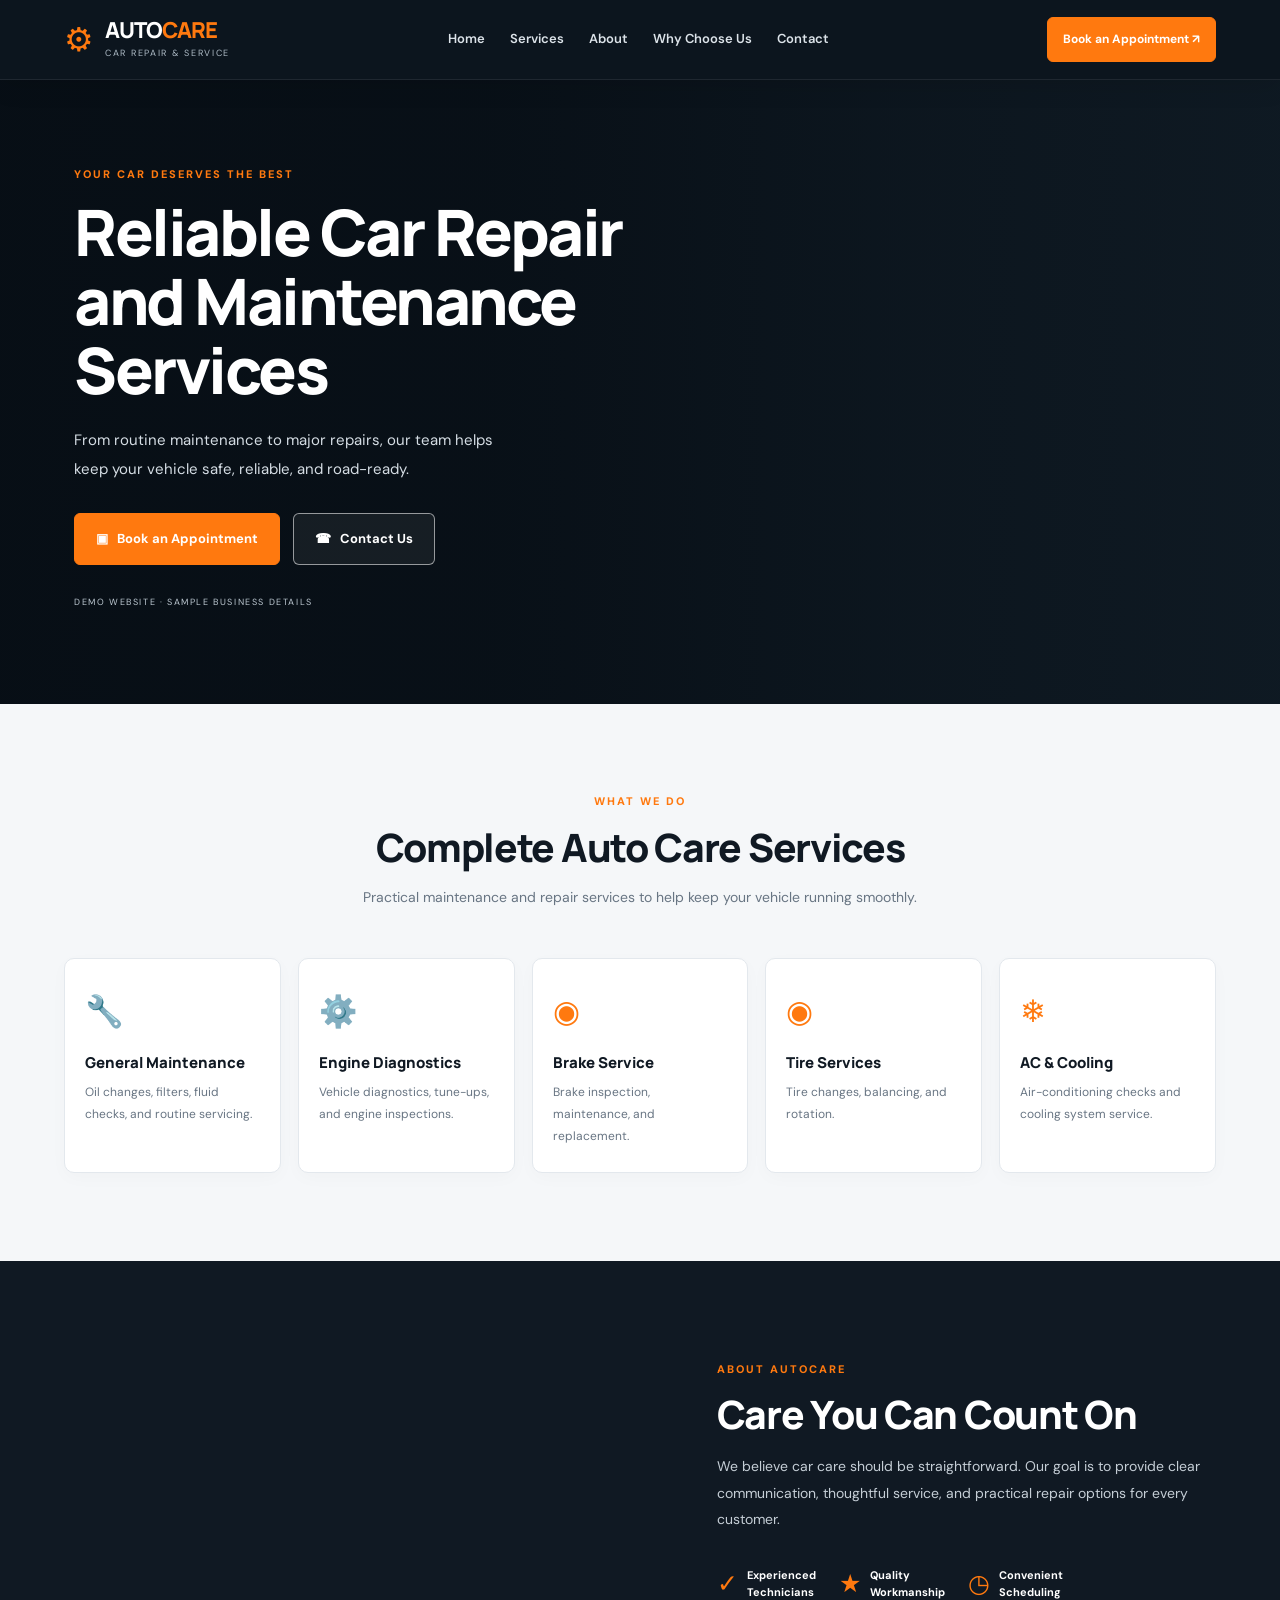
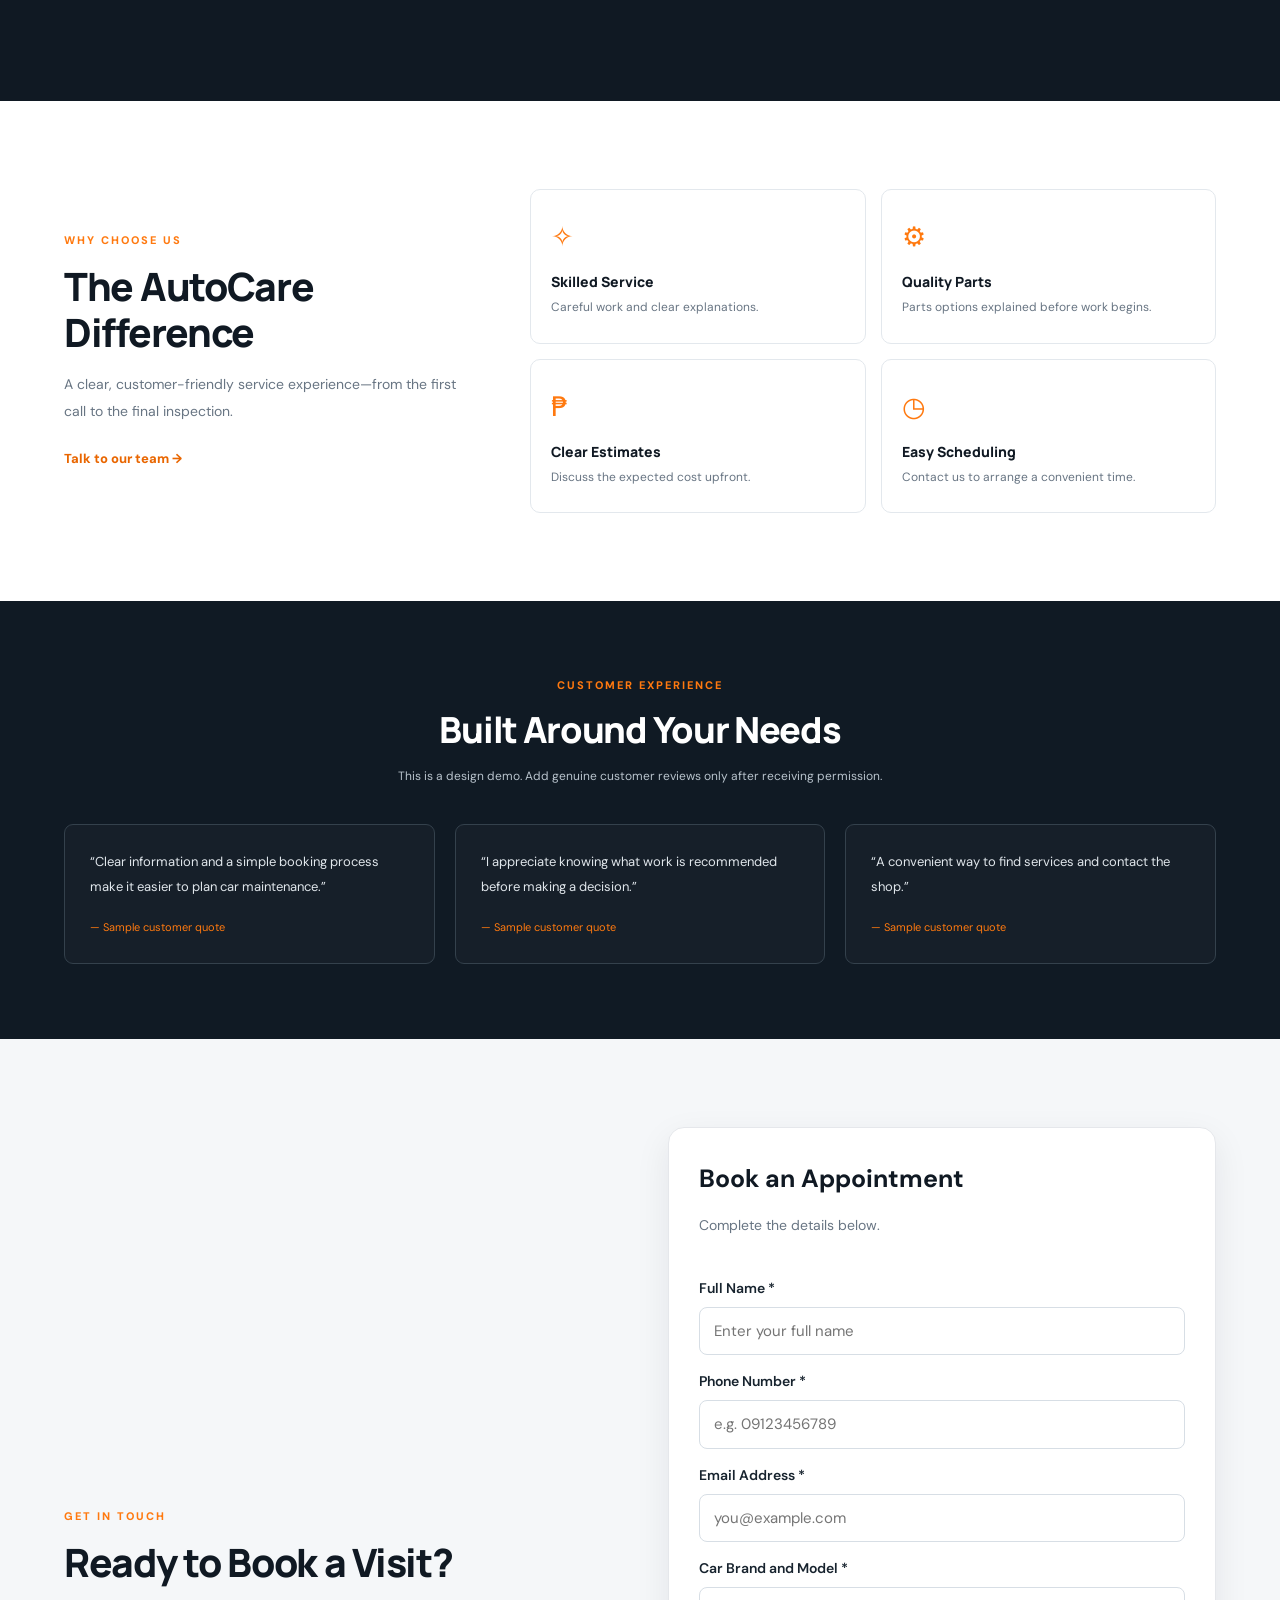
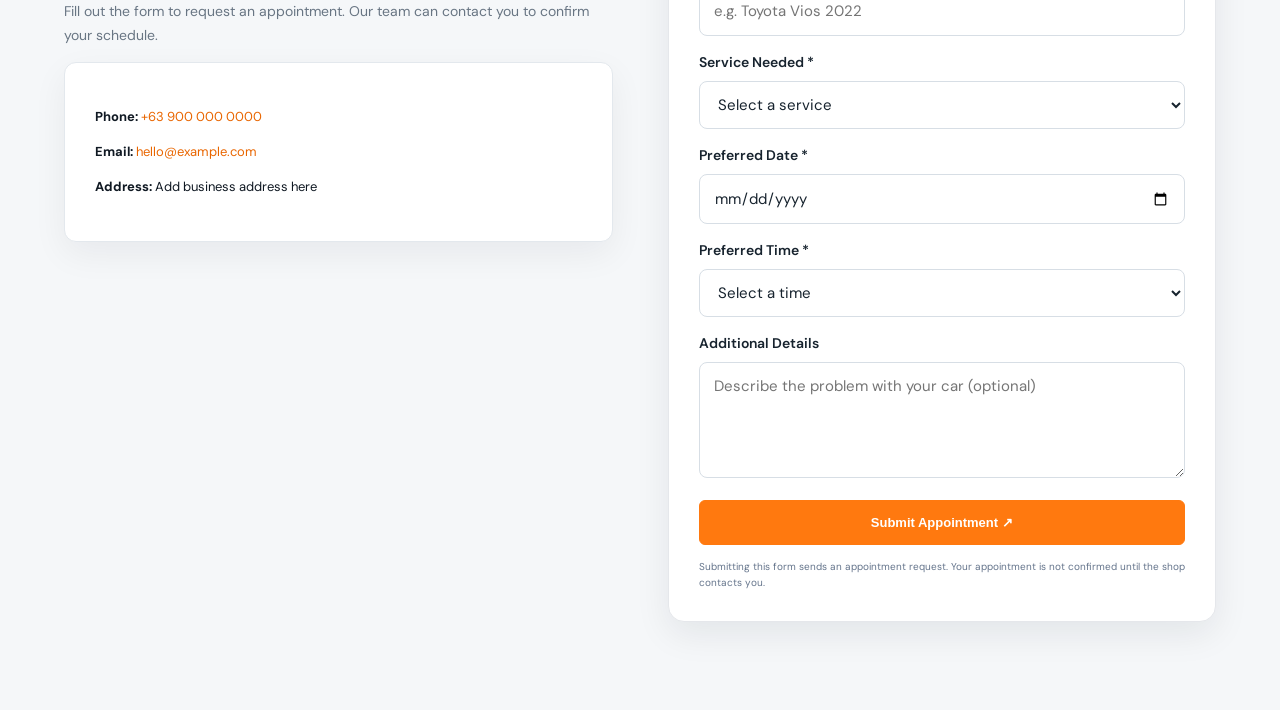
==== commit 5386edca: "Update index.html" ====
--- a/index.html
+++ b/index.html
@@ -93,6 +93,7 @@
 
    
 <section class="contact section" id="contact">
+ 
   <div>
     <p class="eyebrow">GET IN TOUCH</p>
     <h2>Ready to Book a Visit?</h2>
@@ -104,7 +105,6 @@
       <p><strong>Address:</strong> Add business address here</p>
     </div>
   </div>
-
   <div class="contact-card appointment-card">
     <h3>Book an Appointment</h3>
     <p>Complete the details below.</p>
--- a/style.css
+++ b/style.css
@@ -749,3 +749,151 @@
     animation-duration: .01ms !important;
   }
 }
+
+/* Appointment Form */
+.appointment-card {
+  width: 100%;
+  box-sizing: border-box;
+  padding: 32px;
+  background: #ffffff;
+  border: 1px solid #e5e7eb;
+  border-radius: 16px;
+  box-shadow: 0 12px 35px rgba(16, 25, 35, 0.08);
+}
+
+.appointment-card h3 {
+  margin: 0 0 8px;
+  font-size: 25px;
+  color: #101923;
+}
+
+.appointment-card > p {
+  margin-bottom: 24px;
+  color: #64748b;
+}
+
+.appointment-card form {
+  display: flex;
+  flex-direction: column;
+  gap: 10px;
+}
+
+.appointment-card label {
+  display: block;
+  margin-top: 8px;
+  font-size: 14px;
+  font-weight: 600;
+  color: #17232e;
+}
+
+.appointment-card input,
+.appointment-card select,
+.appointment-card textarea {
+  display: block;
+  width: 100%;
+  max-width: 100%;
+  min-width: 0;
+  box-sizing: border-box;
+  padding: 13px 14px;
+  border: 1px solid #d7dee5;
+  border-radius: 8px;
+  background: #fff;
+  color: #17232e;
+  font: inherit;
+  font-size: 15px;
+}
+
+.appointment-card input:focus,
+.appointment-card select:focus,
+.appointment-card textarea:focus {
+  outline: 2px solid #ff790f;
+  outline-offset: 1px;
+  border-color: #ff790f;
+}
+
+.appointment-card textarea {
+  resize: vertical;
+}
+
+.appointment-card button {
+  margin-top: 18px;
+  width: 100%;
+  justify-content: center;
+  cursor: pointer;
+}
+
+.appointment-card form small {
+  display: block;
+  margin-top: 8px;
+  line-height: 1.6;
+  color: #64748b;
+}
+
+@media (max-width: 600px) {
+  .appointment-card {
+    padding: 22px 18px;
+  }
+}
+
+/* FIX: Appointment form spacing and layout */
+.contact .appointment-card {
+  display: block !important;
+  width: 100% !important;
+  min-width: 0 !important;
+  box-sizing: border-box !important;
+  padding: 30px !important;
+}
+
+.contact .appointment-card form {
+  display: grid !important;
+  grid-template-columns: minmax(0, 1fr) !important;
+  gap: 0 !important;
+  width: 100% !important;
+}
+
+.contact .appointment-card form label {
+  display: block !important;
+  margin: 16px 0 8px !important;
+  line-height: 1.5 !important;
+}
+
+.contact .appointment-card form input,
+.contact .appointment-card form select,
+.contact .appointment-card form textarea {
+  display: block !important;
+  width: 100% !important;
+  min-width: 0 !important;
+  max-width: 100% !important;
+  height: auto !important;
+  min-height: 46px !important;
+  box-sizing: border-box !important;
+  margin: 0 !important;
+  padding: 12px 14px !important;
+  border: 1px solid #d7dee5 !important;
+  border-radius: 8px !important;
+  background: #fff !important;
+  font-size: 15px !important;
+  line-height: 1.5 !important;
+}
+
+.contact .appointment-card form textarea {
+  min-height: 110px !important;
+}
+
+.contact .appointment-card form button {
+  display: block !important;
+  width: 100% !important;
+  margin-top: 22px !important;
+}
+
+.contact .appointment-card form small {
+  display: block !important;
+  margin-top: 14px !important;
+  line-height: 1.6 !important;
+}
+
+@media (max-width: 600px) {
+  .contact .appointment-card {
+    padding: 20px 16px !important;
+  }
+}
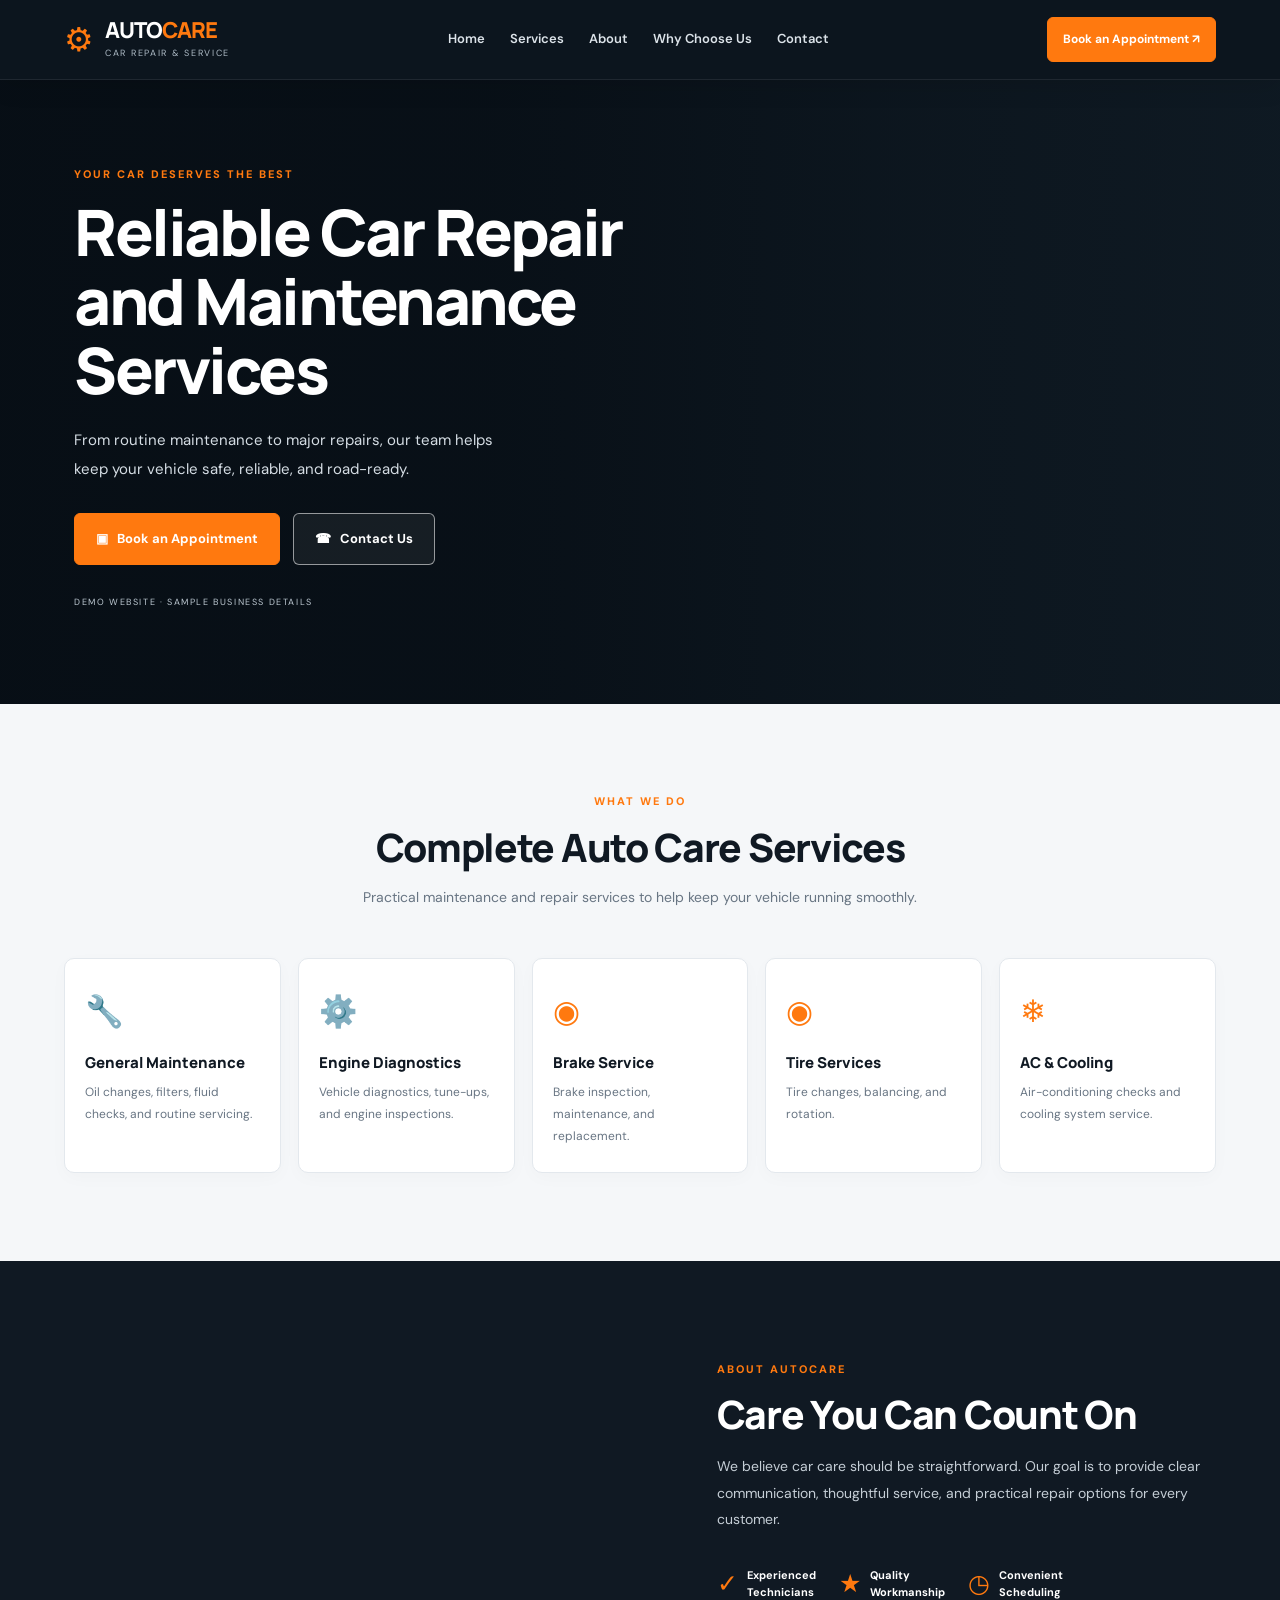
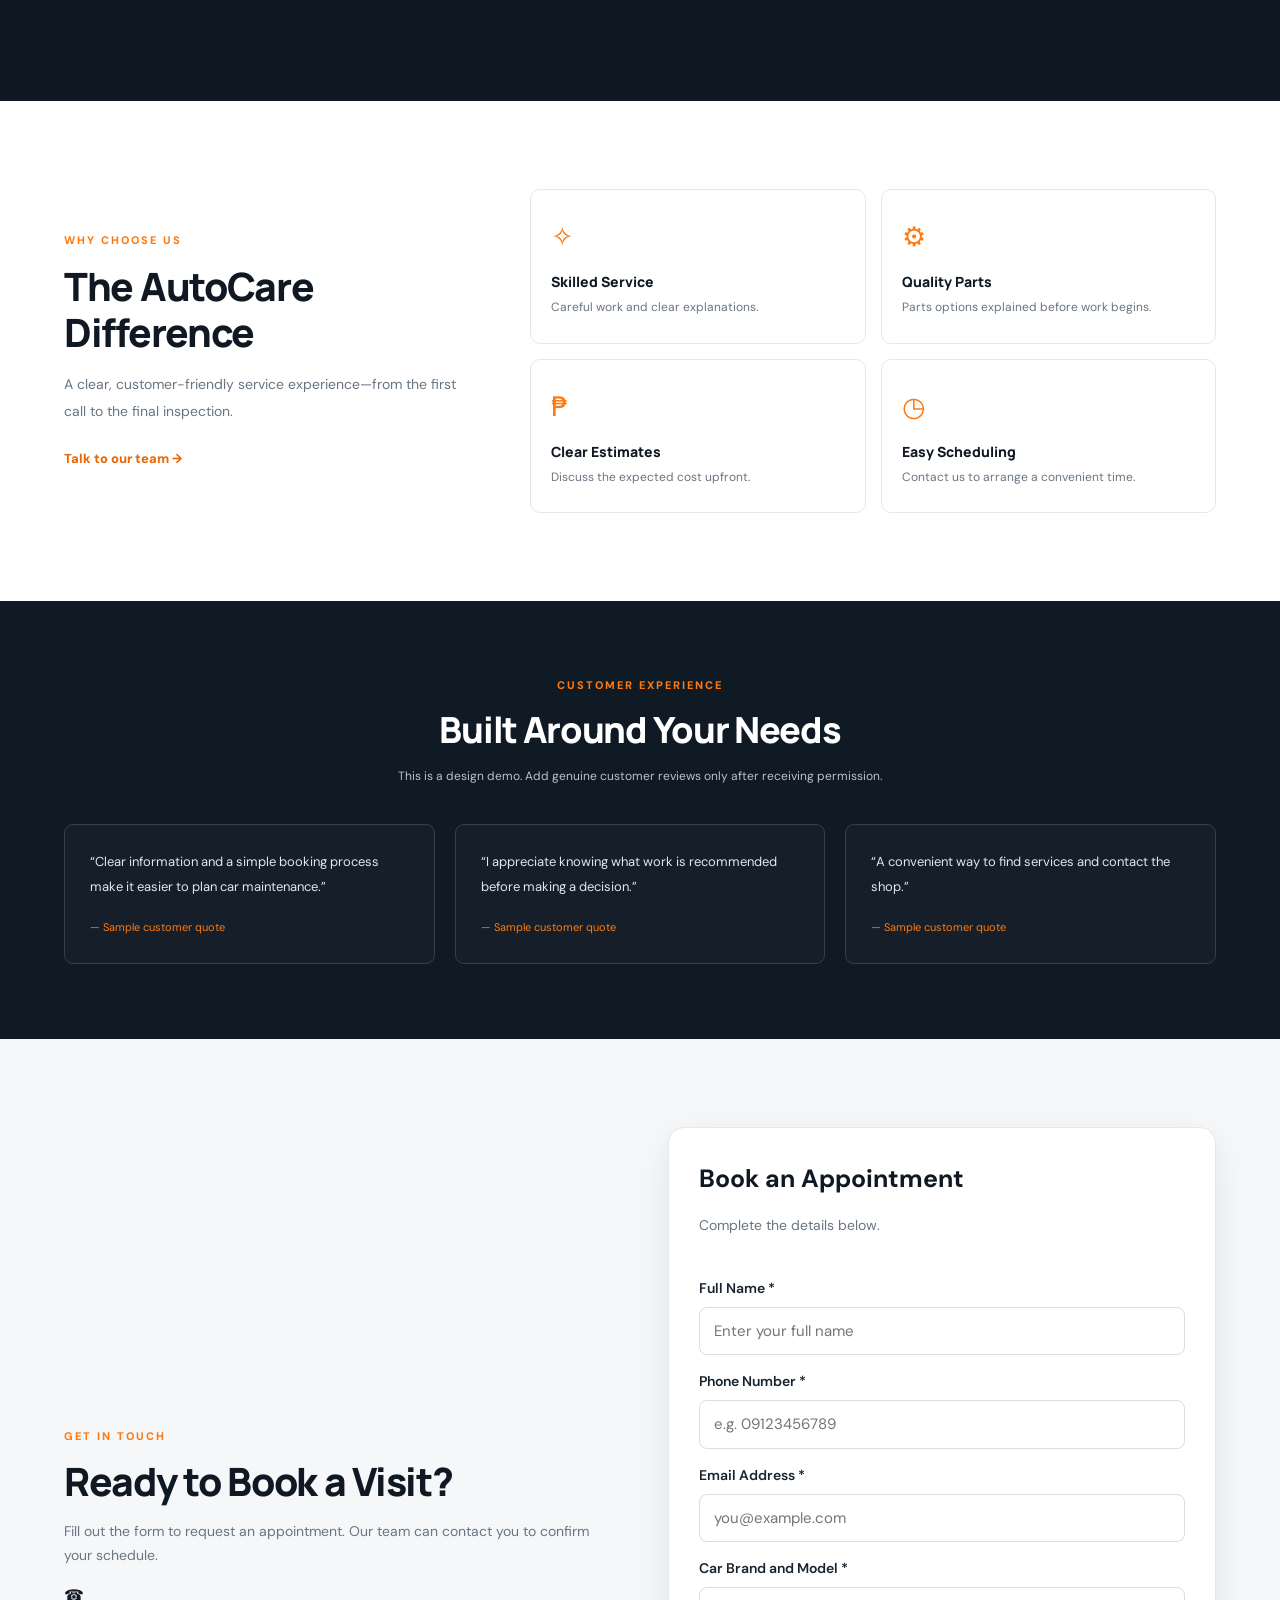
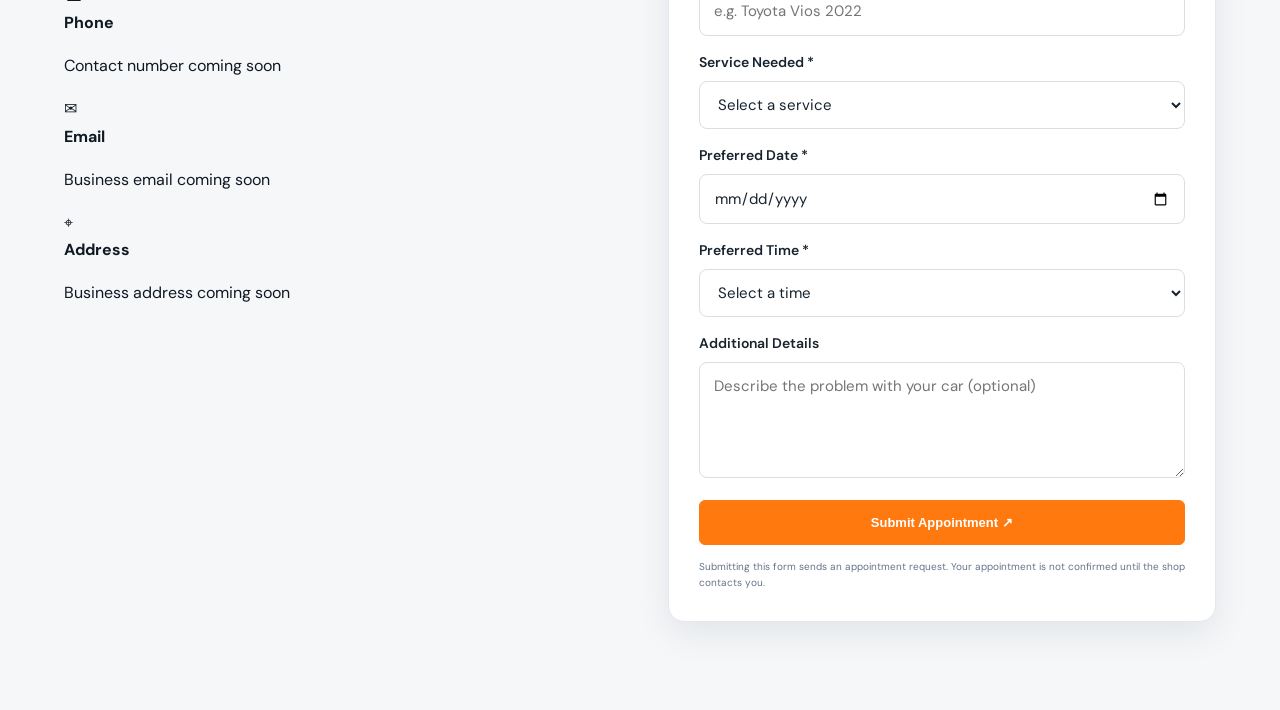
==== commit c8e15eed: "Update index.html" ====
--- a/index.html
+++ b/index.html
@@ -94,17 +94,38 @@
    
 <section class="contact section" id="contact">
  
-  <div>
-    <p class="eyebrow">GET IN TOUCH</p>
-    <h2>Ready to Book a Visit?</h2>
-    <p>Fill out the form to request an appointment. Our team can contact you to confirm your schedule.</p>
+  
+<div class="contact-intro">
+  <p class="eyebrow">GET IN TOUCH</p>
+  <h2>Ready to Book a Visit?</h2>
+  <p>Fill out the form to request an appointment. Our team can contact you to confirm your schedule.</p>
 
-    <div class="contact-card">
-      <p><strong>Phone:</strong> <a href="tel:+639000000000">+63 900 000 0000</a></p>
-      <p><strong>Email:</strong> <a href="mailto:hello@example.com">hello@example.com</a></p>
-      <p><strong>Address:</strong> Add business address here</p>
+  <div class="contact-details">
+    <div class="contact-detail">
+      <span class="contact-detail-icon">☎</span>
+      <div>
+        <strong>Phone</strong>
+        <p>Contact number coming soon</p>
+      </div>
+    </div>
+
+    <div class="contact-detail">
+      <span class="contact-detail-icon">✉</span>
+      <div>
+        <strong>Email</strong>
+        <p>Business email coming soon</p>
+      </div>
+    </div>
+
+    <div class="contact-detail">
+      <span class="contact-detail-icon">⌖</span>
+      <div>
+        <strong>Address</strong>
+        <p>Business address coming soon</p>
+      </div>
     </div>
   </div>
+</div>
   <div class="contact-card appointment-card">
     <h3>Book an Appointment</h3>
     <p>Complete the details below.</p>
